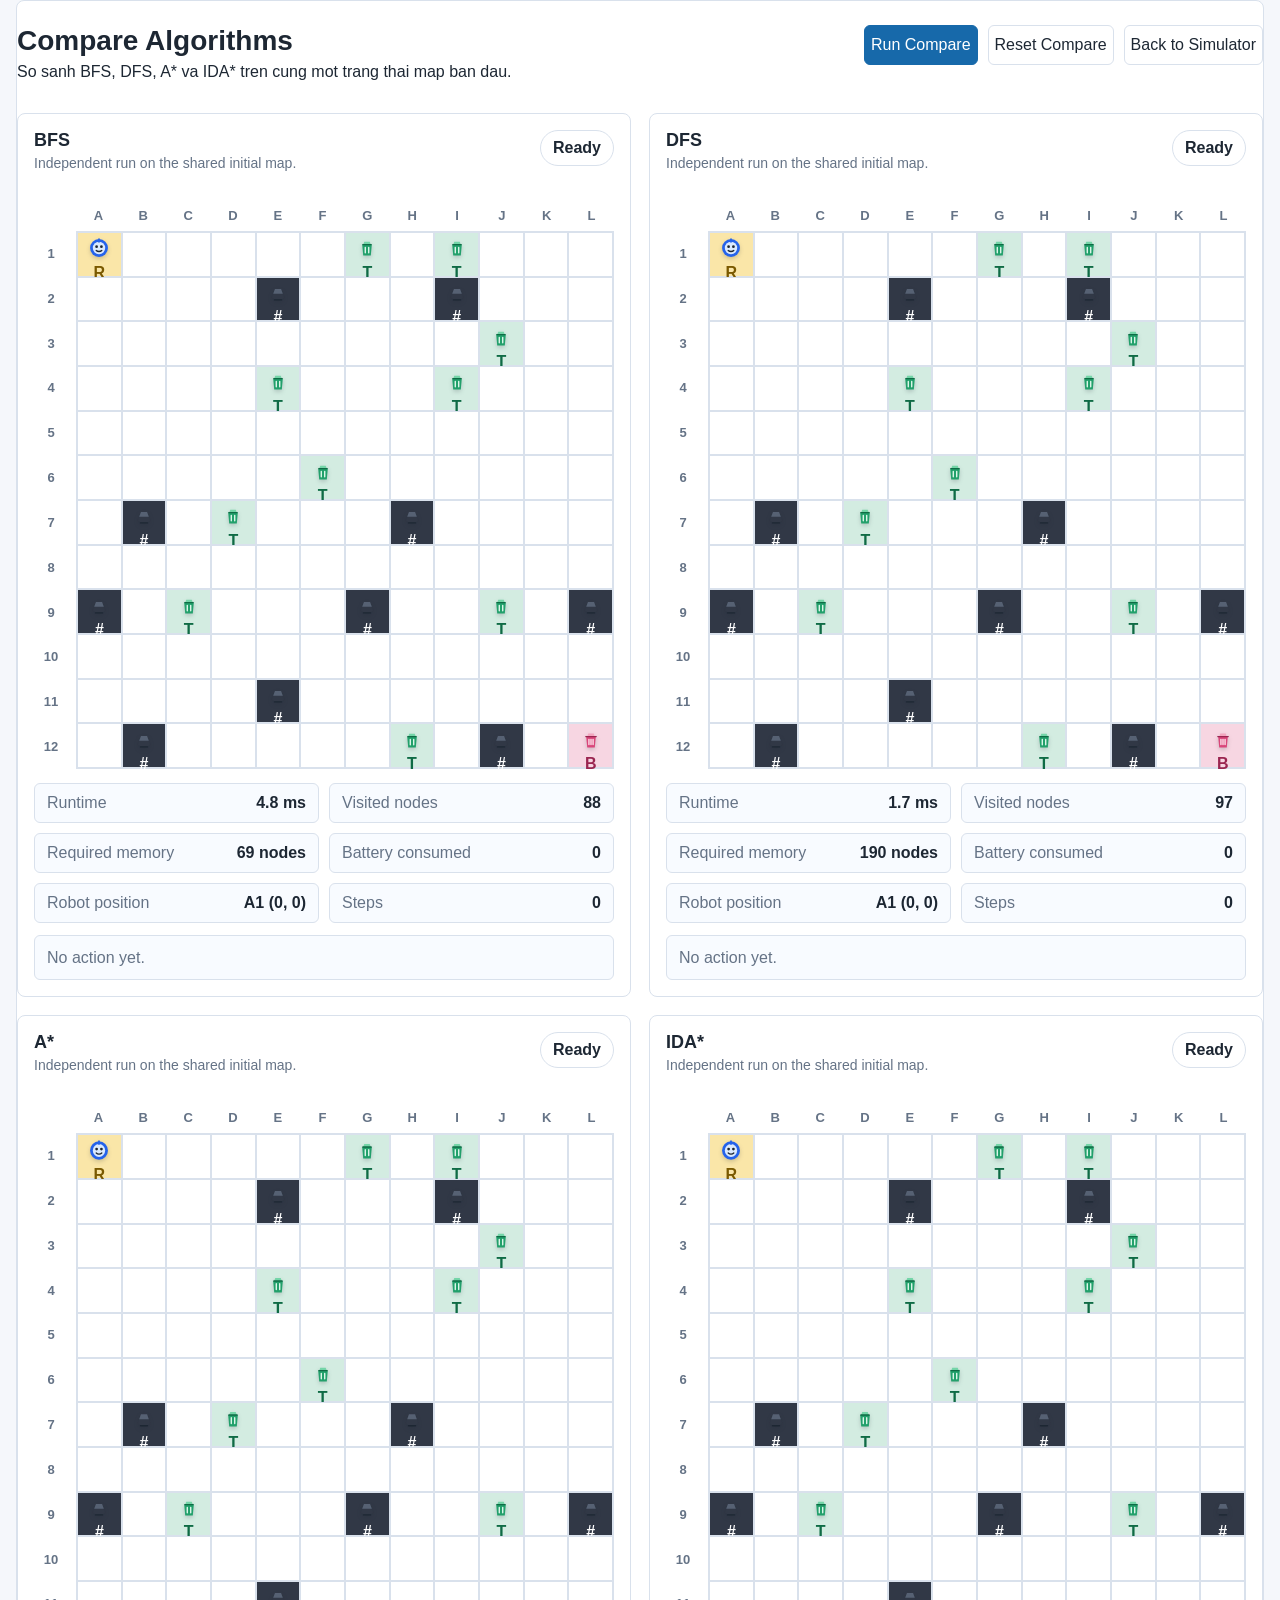
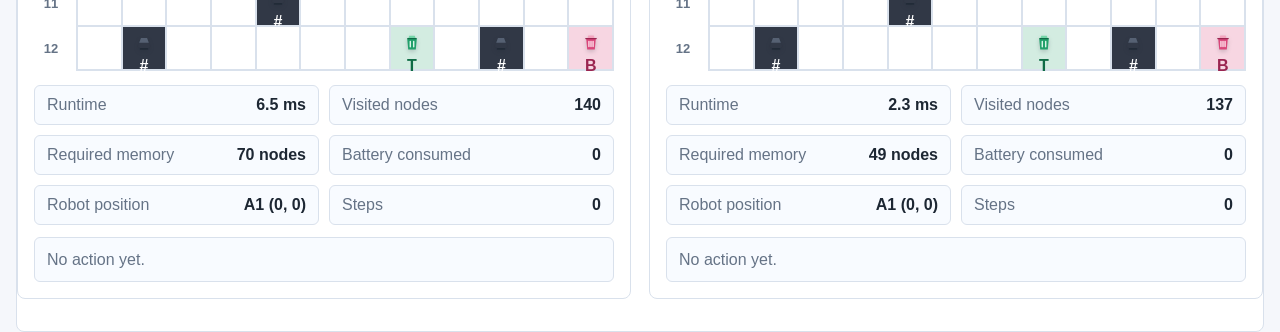
==== compare.html @ 6ac29921 "update compare 4 algorithm  and statistic feature" ====
<!DOCTYPE html>
<html lang="vi">
<head>
  <meta charset="UTF-8">
  <meta name="viewport" content="width=device-width, initial-scale=1.0">
  <title>CleanerBot Compare</title>
  <link rel="stylesheet" href="style.css">
</head>
<body class="compare-page">
  <main class="compare-shell">
    <div class="compare-toolbar">
      <div>
        <h1>Compare Algorithms</h1>
        <p>So sanh BFS, DFS, A* va IDA* tren cung mot trang thai map ban dau.</p>
        <p class="module-warning">
          JavaScript module chua chay. Hay mo bang Live Server thay vi mo truc tiep file HTML.
        </p>
      </div>

      <div class="compare-actions">
        <button id="runCompareButton" type="button">Run Compare</button>
        <button id="resetCompareButton" class="secondary-button" type="button">Reset Compare</button>
        <button id="backButton" class="secondary-button" type="button">Back to Simulator</button>
      </div>
    </div>

    <section id="compareGrid" class="compare-grid" aria-label="Algorithm comparison grid"></section>
  </main>

  <script type="module" src="js/compare.js"></script>
</body>
</html>
---- style.css ----
:root {
  --bg: #f5f7fb;
  --surface: #ffffff;
  --surface-soft: #f8fbff;
  --border: #d9e1ec;
  --text: #1d2733;
  --muted: #657386;
  --primary: #1769aa;
  --primary-dark: #0f4d7d;
  --robot: #2563eb;
  --trash: #22a06b;
  --obstacle: #313846;
  --charger: #f2b705;
  --trash-can: #d9467a;
}

* {
  box-sizing: border-box;
}

body {
  margin: 0;
  min-height: 100vh;
  color: var(--text);
  background: var(--bg);
  font-family: Arial, Helvetica, sans-serif;
}

button,
select,
input {
  font: inherit;
}

body.js-ready .module-warning {
  display: none;
}

.app-shell {
  display: grid;
  grid-template-columns: minmax(0, 1fr) 320px;
  gap: 24px;
  width: min(1280px, calc(100vw - 32px));
  margin: 0 auto;
  padding: 24px 0;
}

.map-section,
.control-panel {
  min-width: 0;
}

.section-header,
.compare-toolbar {
  display: flex;
  align-items: flex-start;
  justify-content: space-between;
  gap: 16px;
  margin-bottom: 16px;
}

h1,
h2,
h3,
p {
  margin-top: 0;
}

h1 {
  margin-bottom: 6px;
  font-size: 28px;
}

h2 {
  margin-bottom: 14px;
  font-size: 18px;
}

h3 {
  margin-bottom: 10px;
  font-size: 16px;
}

.section-header p,
.latest-log,
.stats-list dt,
.trace-help,
.compare-card-subtitle,
.mini-log,
.axis-label {
  color: var(--muted);
}

.module-warning {
  max-width: 640px;
  margin: 10px 0 0;
  padding: 10px 12px;
  border: 1px solid #e8c15f;
  border-radius: 6px;
  color: #624400;
  background: #fff6d7;
  font-size: 14px;
}

.status-badge {
  flex: 0 0 auto;
  padding: 8px 12px;
  border: 1px solid var(--border);
  border-radius: 999px;
  background: var(--surface);
  font-weight: 700;
}

.map-layout {
  display: grid;
  grid-template-columns: 34px minmax(0, 1fr);
  grid-template-rows: 24px auto;
  gap: 8px;
  width: min(78vh, 100%);
  max-width: 760px;
}

.map-corner-label {
  border-radius: 6px;
  background: transparent;
}

.map-axis {
  display: grid;
}

.map-axis-columns {
  align-items: end;
}

.map-axis-rows {
  align-items: stretch;
}

.axis-label {
  display: grid;
  place-items: center;
  min-width: 0;
  min-height: 0;
  font-size: 13px;
  font-weight: 700;
}

.grid-map {
  display: grid;
  width: 100%;
  aspect-ratio: 1 / 1;
  border: 1px solid var(--border);
  background: var(--surface);
}

.cell {
  position: relative;
  display: grid;
  min-width: 0;
  min-height: 0;
  place-items: center;
  border: 1px solid var(--border);
  font-weight: 700;
  cursor: pointer;
  user-select: none;
}

.cell.has-icon::after {
  content: none;
}

.cell-icon {
  width: min(72%, 46px);
  height: min(72%, 46px);
  max-width: 100%;
  max-height: 100%;
  object-fit: contain;
  filter: drop-shadow(0 2px 2px rgb(29 39 51 / 20%));
  pointer-events: none;
}

.cell:hover {
  outline: 2px solid var(--primary);
  outline-offset: -2px;
}

.cell.robot {
  background: color-mix(in srgb, var(--robot) 18%, white);
  color: var(--robot);
}

.cell.trash {
  background: color-mix(in srgb, var(--trash) 20%, white);
  color: #0f6b45;
}

.cell.obstacle {
  background: var(--obstacle);
  color: white;
}

.cell.charger {
  background: color-mix(in srgb, var(--charger) 35%, white);
  color: #7a5900;
}

.cell.trash-can {
  background: color-mix(in srgb, var(--trash-can) 22%, white);
  color: #9a2550;
}

.cell.robot::after {
  content: "R";
}

.cell.trash::after {
  content: "T";
}

.cell.obstacle::after {
  content: "#";
}

.cell.charger::after {
  content: "C";
}

.cell.trash-can::after {
  content: "B";
}

.cell.robot.trash::after,
.cell.robot.charger::after,
.cell.robot.trash-can::after {
  content: "R";
}

.legend {
  display: flex;
  flex-wrap: wrap;
  gap: 12px;
  margin-top: 14px;
  color: var(--muted);
  font-size: 14px;
}

.legend span {
  display: inline-flex;
  align-items: center;
  gap: 6px;
}

.legend-box {
  width: 14px;
  height: 14px;
  border-radius: 3px;
  border: 1px solid var(--border);
}

.legend-box.robot {
  background: var(--robot);
}

.legend-box.trash {
  background: var(--trash);
}

.legend-box.obstacle {
  background: var(--obstacle);
}

.legend-box.charger {
  background: var(--charger);
}

.legend-box.trash-can {
  background: var(--trash-can);
}

.history-panel {
  width: min(78vh, 100%);
  max-width: 760px;
  margin-top: 18px;
  padding: 16px;
  border: 1px solid var(--border);
  border-radius: 8px;
  background: var(--surface);
}

.history-panel h2 {
  margin-bottom: 10px;
}

.history-table-wrap {
  max-height: 220px;
  overflow: auto;
  border: 1px solid var(--border);
  border-radius: 6px;
}

.history-table {
  width: 100%;
  border-collapse: collapse;
  font-size: 14px;
}

.history-table th,
.history-table td {
  padding: 8px 10px;
  border-bottom: 1px solid var(--border);
  text-align: left;
  white-space: nowrap;
}

.history-table th {
  position: sticky;
  top: 0;
  background: #eef3f9;
  color: var(--muted);
  font-weight: 700;
}

.history-table tr:last-child td {
  border-bottom: 0;
}

.algorithm-metrics {
  grid-template-columns: 1fr 1fr;
}

.algorithm-metrics div,
.compare-metrics div {
  padding: 10px 12px;
  border: 1px solid var(--border);
  border-radius: 6px;
  background: var(--surface-soft);
}

.trace-panel {
  padding-bottom: 14px;
}

.trace-help {
  margin-bottom: 10px;
  font-size: 14px;
}

.trace-log {
  max-height: 360px;
  overflow: auto;
  padding: 12px;
  border: 1px solid var(--border);
  border-radius: 6px;
  background: #f9fbfd;
}

.trace-entry {
  padding: 10px 0;
  border-bottom: 1px solid #e8eef5;
}

.trace-entry:last-child {
  border-bottom: 0;
}

.trace-title {
  margin: 0 0 6px;
  font-weight: 700;
}

.trace-line {
  margin: 2px 0;
  font-family: "Courier New", Courier, monospace;
  font-size: 13px;
  line-height: 1.5;
}

.trace-empty {
  margin: 0;
  color: var(--muted);
}

.control-panel {
  display: flex;
  flex-direction: column;
  gap: 16px;
}

.panel-block,
.compare-card,
.compare-shell {
  border: 1px solid var(--border);
  border-radius: 8px;
  background: var(--surface);
}

.panel-block {
  padding: 18px;
}

label {
  display: block;
  margin-bottom: 6px;
  color: var(--muted);
  font-weight: 700;
}

select {
  width: 100%;
  margin-bottom: 14px;
  padding: 9px 10px;
  border: 1px solid var(--border);
  border-radius: 6px;
  background: white;
}

.settings-grid {
  display: grid;
  grid-template-columns: 1fr 1fr;
  gap: 10px;
  margin-bottom: 14px;
}

.settings-grid label {
  margin-bottom: 0;
}

input {
  width: 100%;
  margin-top: 6px;
  padding: 8px 10px;
  border: 1px solid var(--border);
  border-radius: 6px;
}

.button-grid {
  display: grid;
  grid-template-columns: 1fr 1fr;
  gap: 10px;
}

button {
  min-height: 40px;
  border: 1px solid var(--primary);
  border-radius: 6px;
  color: white;
  background: var(--primary);
  cursor: pointer;
}

button:hover {
  background: var(--primary-dark);
}

button:disabled {
  border-color: #b9c5d4;
  background: #b9c5d4;
  cursor: not-allowed;
}

.secondary-button {
  border-color: var(--border);
  color: var(--text);
  background: white;
}

.secondary-button:hover {
  border-color: var(--primary);
  color: white;
  background: var(--primary);
}

.compare-button {
  width: 100%;
  margin-top: 12px;
}

.speed-controls {
  display: grid;
  grid-template-columns: auto repeat(4, 1fr);
  align-items: center;
  gap: 8px;
  margin-top: 12px;
  color: var(--muted);
  font-weight: 700;
}

.speed-button {
  min-height: 34px;
  padding: 0 8px;
  border-color: var(--border);
  color: var(--text);
  background: white;
}

.speed-button:hover,
.speed-button.active {
  border-color: var(--primary);
  color: white;
  background: var(--primary);
}

.stats-list {
  display: grid;
  gap: 10px;
  margin: 0;
}

.stats-list div {
  display: flex;
  align-items: center;
  justify-content: space-between;
  gap: 12px;
}

.stats-list dt,
.stats-list dd {
  margin: 0;
}

.stats-list dd {
  font-weight: 700;
  text-align: right;
}

.latest-log,
.mini-log {
  min-height: 44px;
  margin-bottom: 0;
  line-height: 1.45;
}

.compare-page main {
  width: min(1320px, calc(100vw - 32px));
  margin: 0 auto;
  padding: 24px 0 32px;
}

.compare-shell {
  padding: 20px;
}

.compare-actions {
  display: flex;
  gap: 10px;
  flex-wrap: wrap;
}

.compare-grid {
  display: grid;
  grid-template-columns: repeat(2, minmax(0, 1fr));
  gap: 18px;
}

.compare-card {
  padding: 16px;
}

.compare-card h2 {
  margin-bottom: 4px;
}

.compare-card-subtitle {
  margin-bottom: 12px;
  font-size: 14px;
}

.compare-card .map-layout {
  width: 100%;
  max-width: none;
}

.compare-card .history-panel,
.compare-card .trace-panel {
  width: 100%;
  max-width: none;
}

.compare-card .cell {
  cursor: default;
}

.compare-card .cell:hover {
  outline: none;
}

.compare-metrics {
  grid-template-columns: 1fr 1fr;
  margin-top: 14px;
}

.mini-log {
  margin-top: 12px;
  padding: 10px 12px;
  border: 1px solid var(--border);
  border-radius: 6px;
  background: var(--surface-soft);
}

@media (max-width: 980px) {
  .app-shell {
    grid-template-columns: 1fr;
  }
}

@media (max-width: 880px) {
  .map-layout,
  .history-panel {
    width: 100%;
    max-width: none;
  }

  .algorithm-metrics,
  .compare-metrics {
    grid-template-columns: 1fr;
  }

  .compare-grid {
    grid-template-columns: 1fr;
  }
}
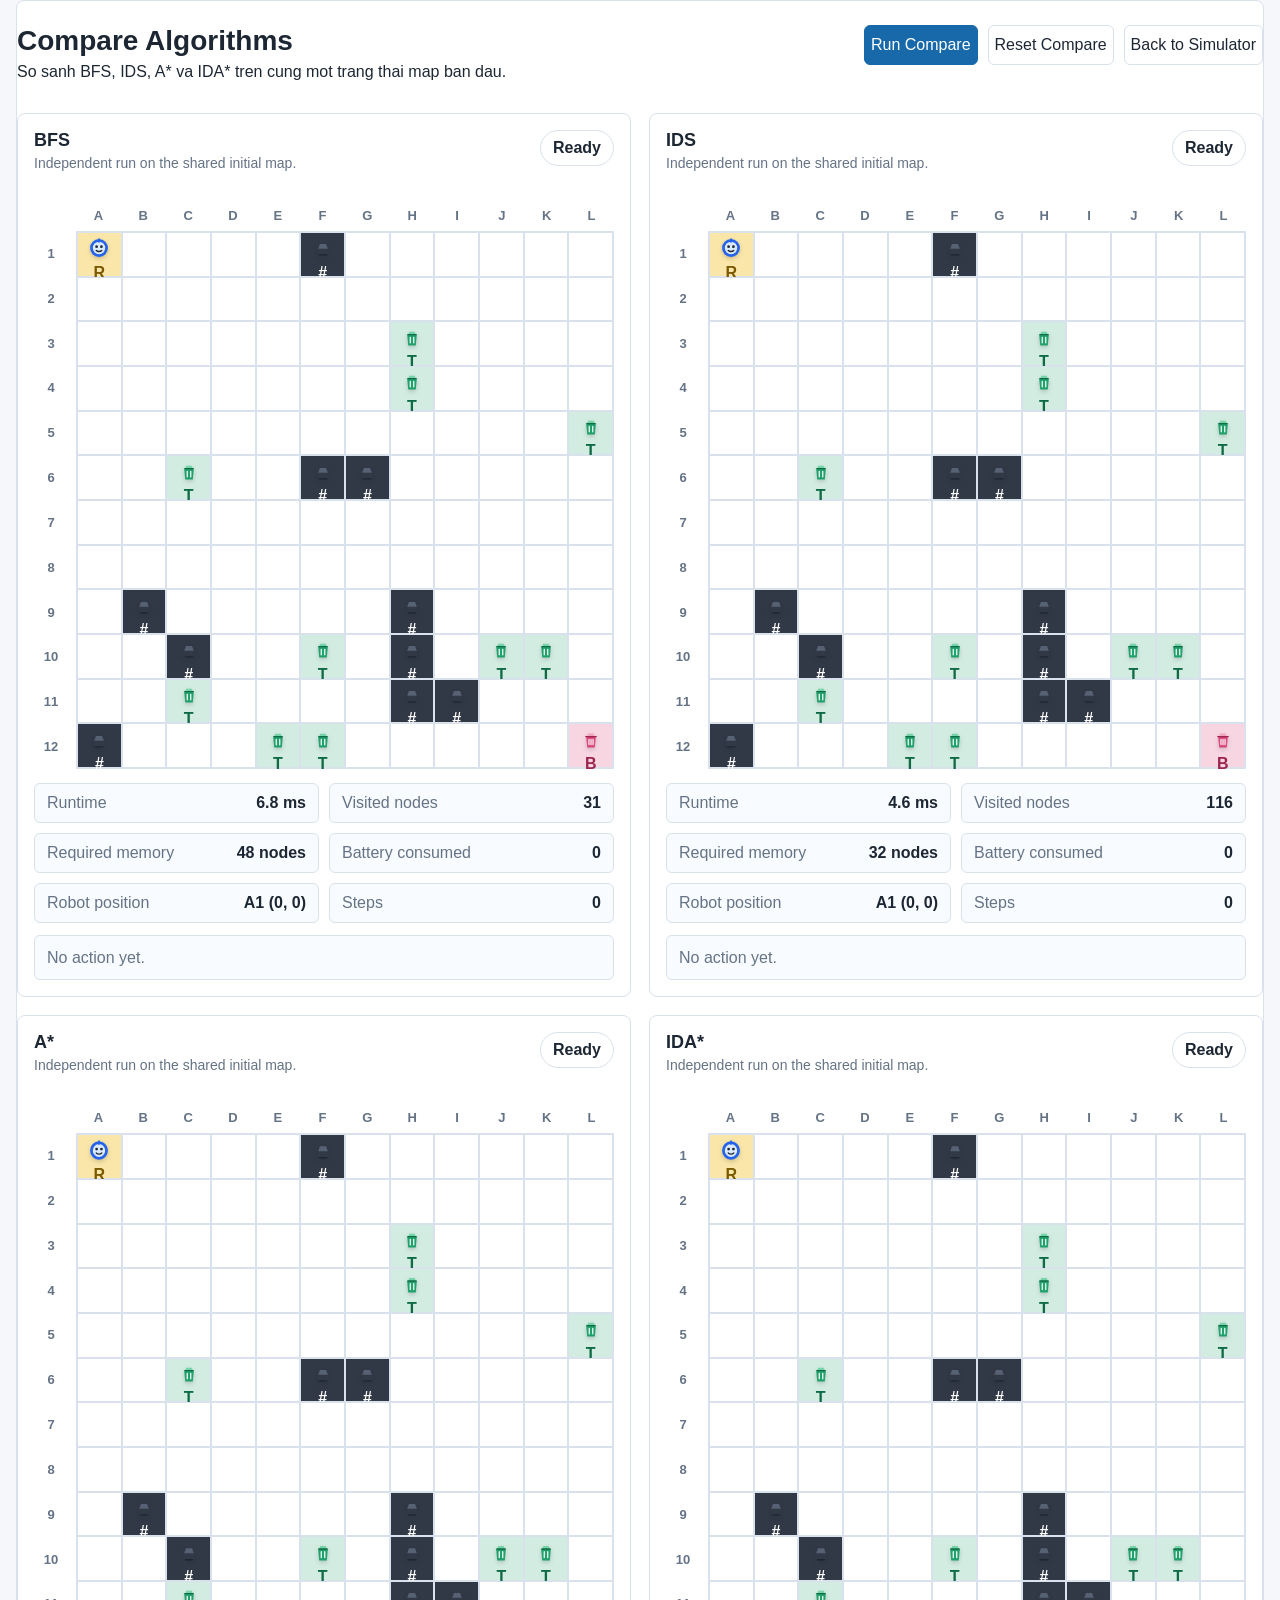
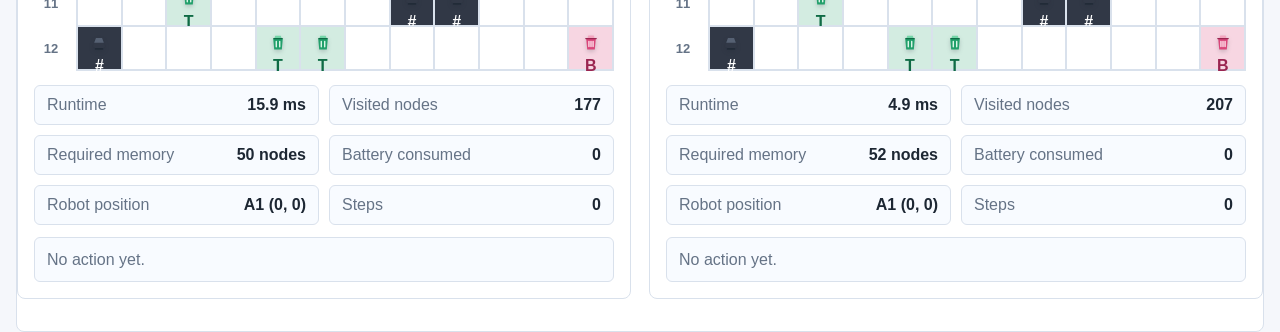
==== commit 5470cd4b: "Merge pull request #8 from Kaio54547568/statistic_feature fix random map bug" ====
--- a/compare.html
+++ b/compare.html
@@ -11,7 +11,7 @@
     <div class="compare-toolbar">
       <div>
         <h1>Compare Algorithms</h1>
-        <p>So sanh BFS, DFS, A* va IDA* tren cung mot trang thai map ban dau.</p>
+        <p>So sanh BFS, IDS, A* va IDA* tren cung mot trang thai map ban dau.</p>
         <p class="module-warning">
           JavaScript module chua chay. Hay mo bang Live Server thay vi mo truc tiep file HTML.
         </p>
